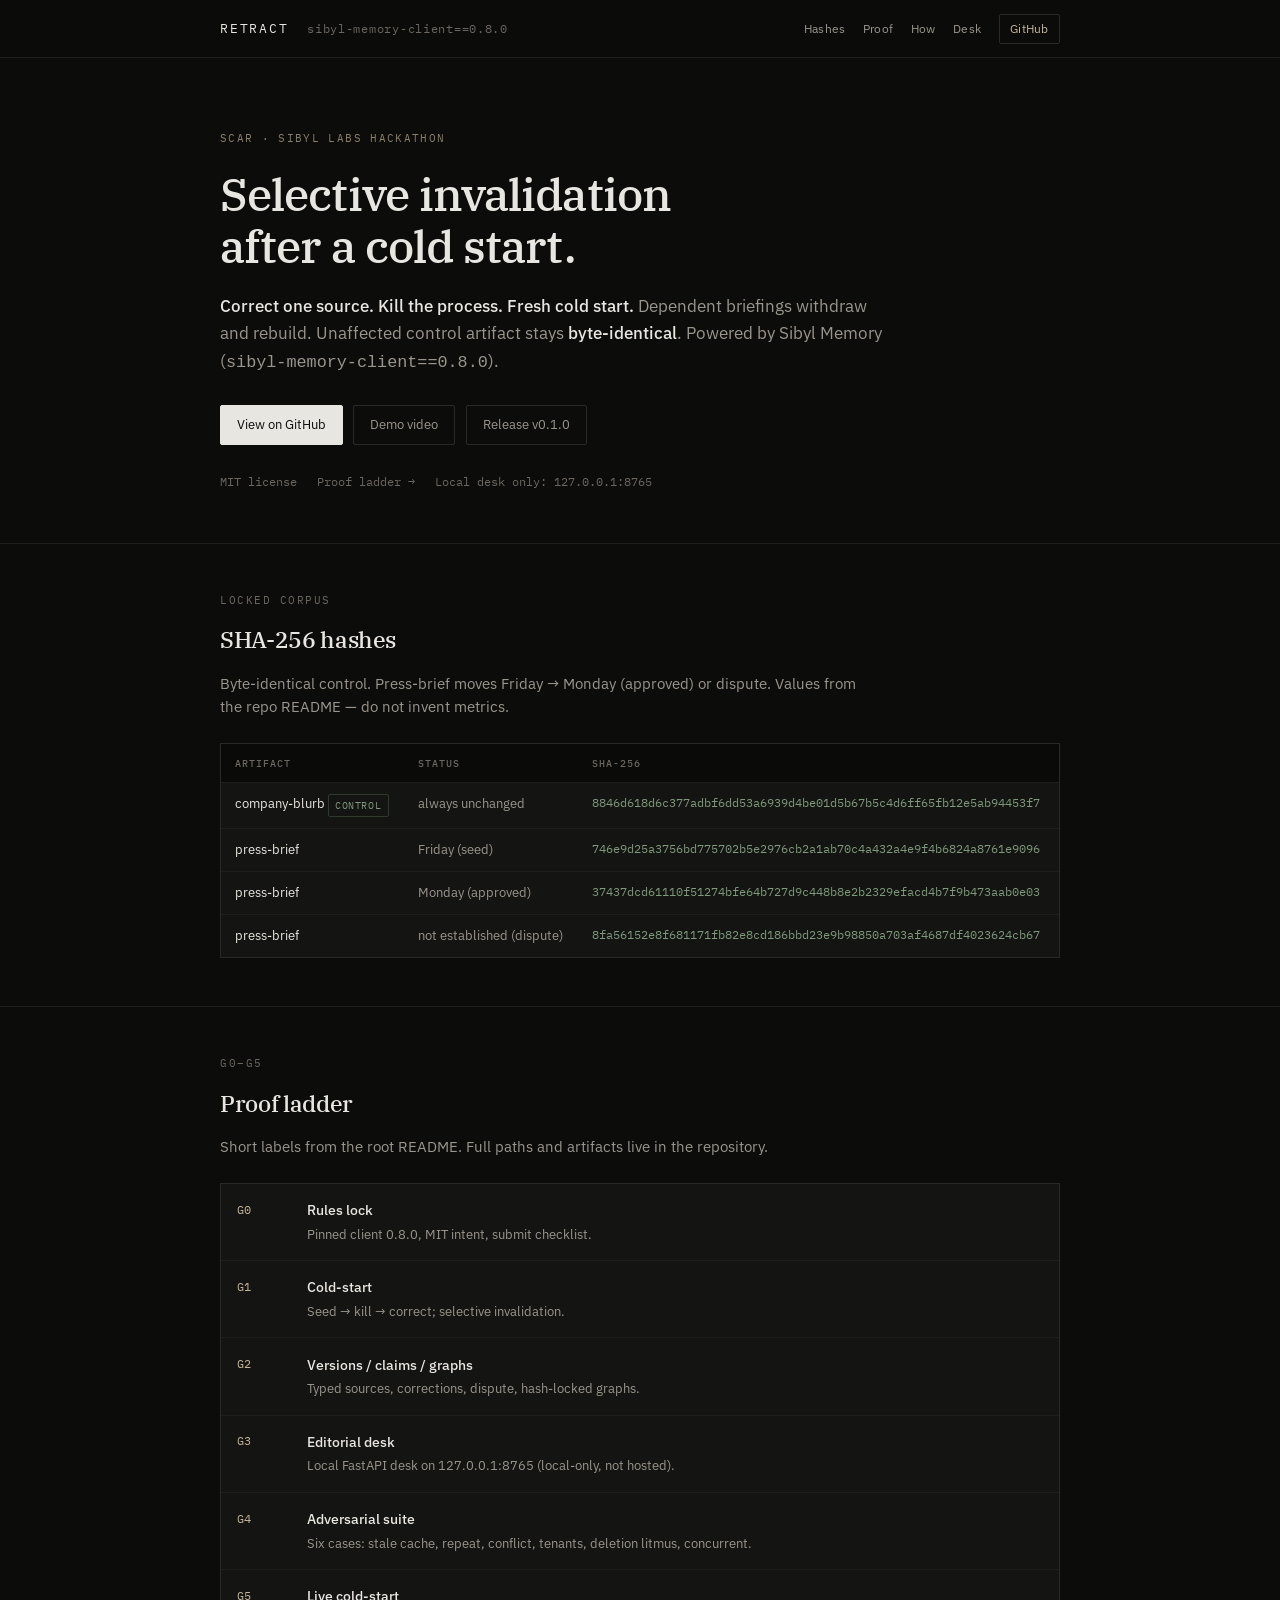
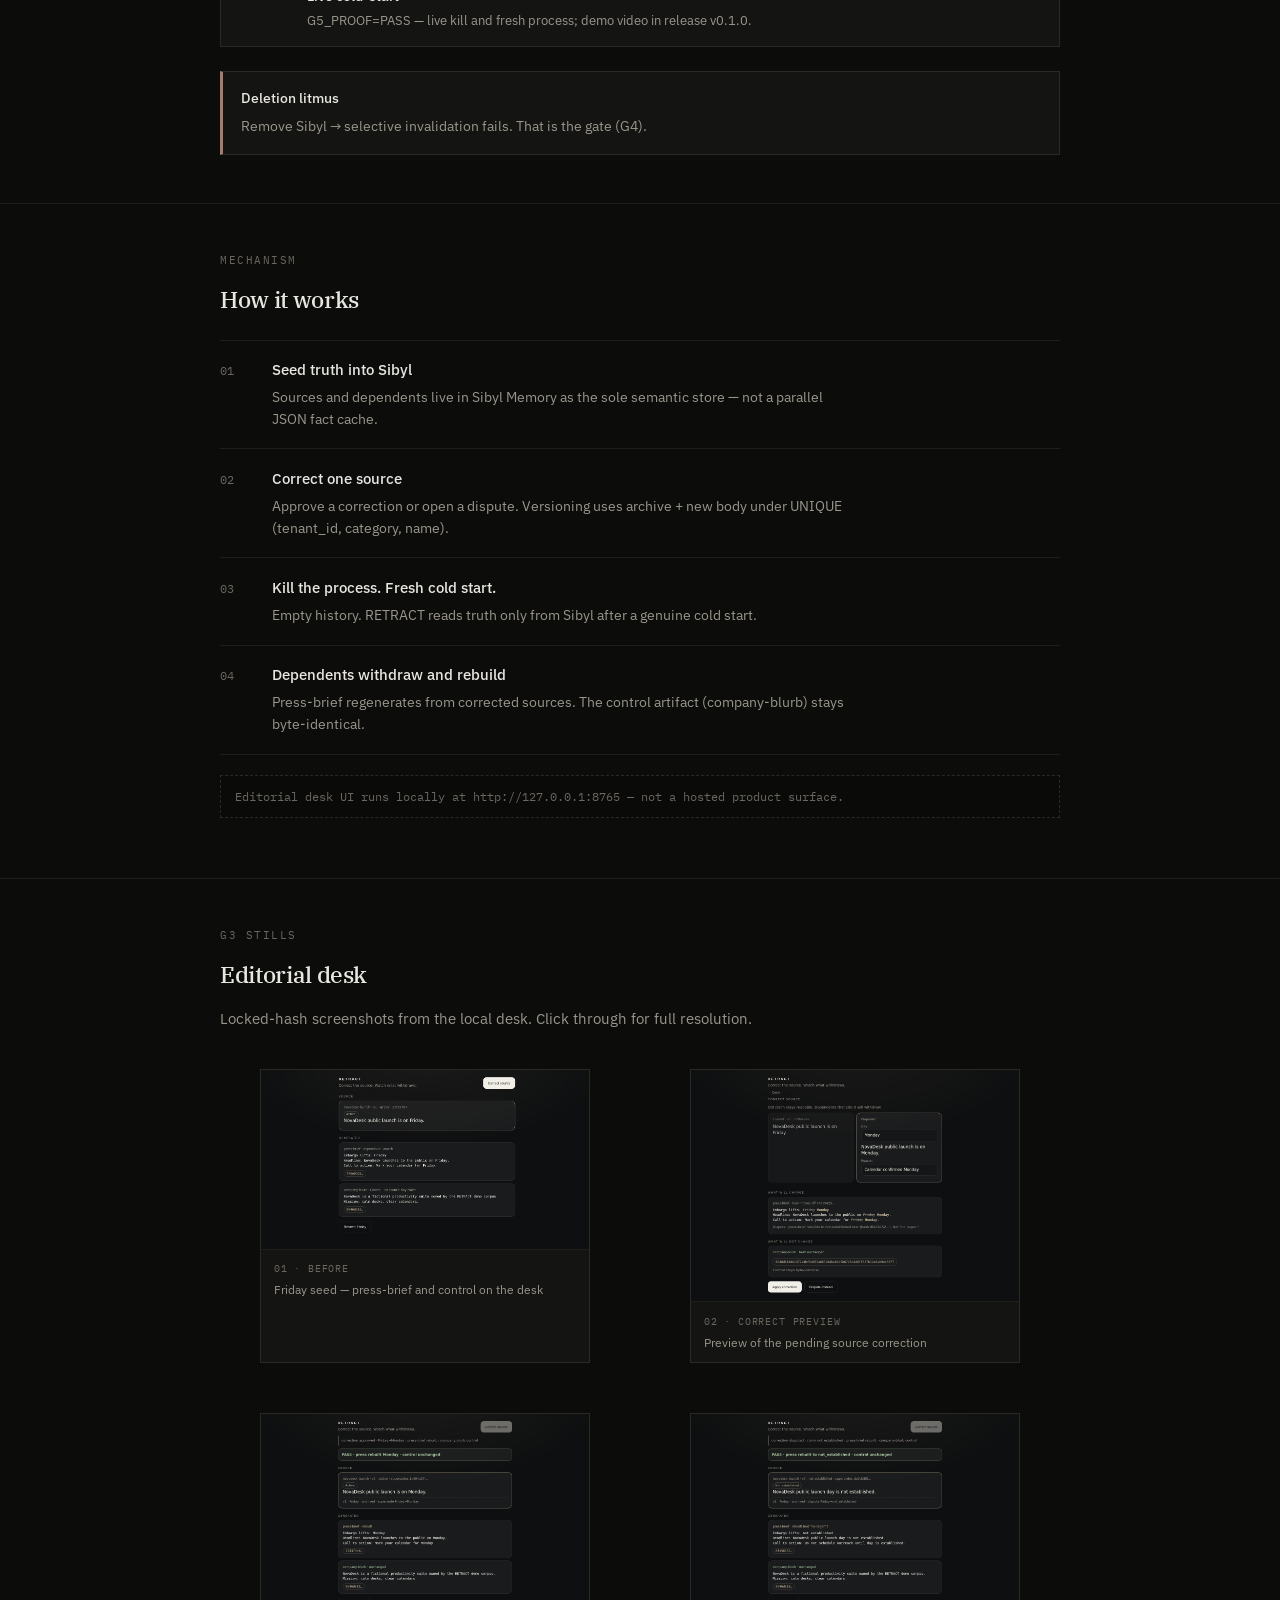
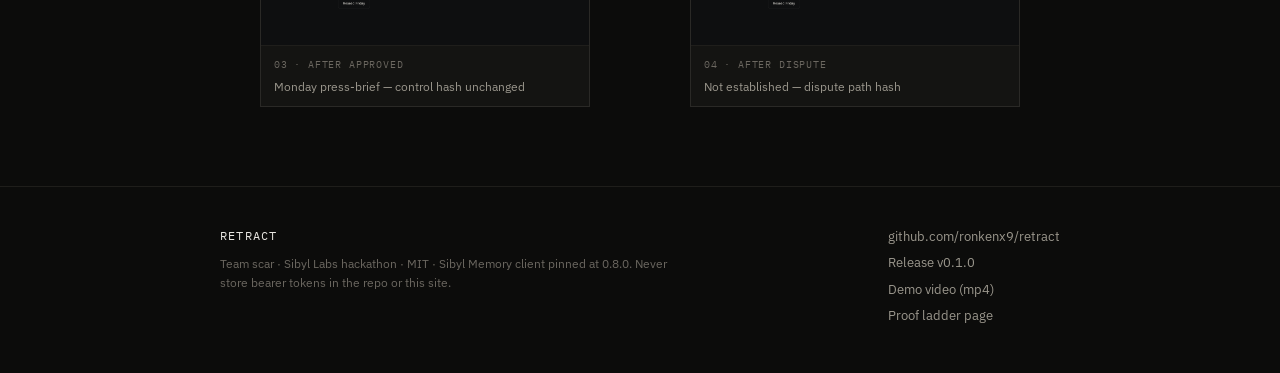
==== site/index.html @ fc2bb33f "Add static RETRACT landing site (docs/ for GitHub Pages) Locked G0–G5 facts only; desk stills; links" ====
<!DOCTYPE html>
<html lang="en">
<head>
  <meta charset="utf-8" />
  <meta name="viewport" content="width=device-width, initial-scale=1" />
  <title>RETRACT — Selective invalidation after a cold start</title>
  <meta name="description" content="RETRACT: Correct one source. Kill the process. Fresh cold start. Dependent briefings withdraw and rebuild. Unaffected control artifact stays byte-identical. Powered by Sibyl Memory." />
  <meta name="theme-color" content="#0c0c0b" />
  <link rel="preconnect" href="https://fonts.googleapis.com" />
  <link rel="preconnect" href="https://fonts.gstatic.com" crossorigin />
  <link href="https://fonts.googleapis.com/css2?family=IBM+Plex+Mono:wght@400;500&family=IBM+Plex+Sans:wght@400;500&family=IBM+Plex+Serif:wght@400;500&display=swap" rel="stylesheet" />
  <link rel="stylesheet" href="css/styles.css" />
</head>
<body>
  <header class="topbar">
    <div class="topbar-inner">
      <a class="brand" href="./">RETRACT <span>sibyl-memory-client==0.8.0</span></a>
      <nav class="nav" aria-label="Primary">
        <a href="#hashes">Hashes</a>
        <a href="#proof">Proof</a>
        <a href="#how">How</a>
        <a href="#desk">Desk</a>
        <a class="cta-link" href="https://github.com/ronkenx9/retract" rel="noopener noreferrer">GitHub</a>
      </nav>
    </div>
  </header>

  <main>
    <section class="hero">
      <div class="wrap">
        <p class="eyebrow">scar · Sibyl Labs hackathon</p>
        <h1>Selective invalidation after a cold start.</h1>
        <p class="claim">
          <strong>Correct one source. Kill the process. Fresh cold start.</strong>
          Dependent briefings withdraw and rebuild. Unaffected control artifact stays
          <strong>byte-identical</strong>. Powered by Sibyl Memory
          (<code>sibyl-memory-client==0.8.0</code>).
        </p>
        <div class="cta-row">
          <a class="btn btn-primary" href="https://github.com/ronkenx9/retract" rel="noopener noreferrer">View on GitHub</a>
          <a class="btn btn-ghost" href="https://github.com/ronkenx9/retract/releases/download/v0.1.0/retract-g5-cold-start-demo.mp4" rel="noopener noreferrer">Demo video</a>
          <a class="btn btn-ghost" href="https://github.com/ronkenx9/retract/releases/tag/v0.1.0" rel="noopener noreferrer">Release v0.1.0</a>
        </div>
        <div class="meta-line">
          <span>MIT license</span>
          <a href="proof.html">Proof ladder →</a>
          <span>Local desk only: 127.0.0.1:8765</span>
        </div>
      </div>
    </section>

    <section id="hashes">
      <div class="wrap">
        <p class="section-label">Locked corpus</p>
        <h2>SHA-256 hashes</h2>
        <p class="lede">Byte-identical control. Press-brief moves Friday → Monday (approved) or dispute. Values from the repo README — do not invent metrics.</p>
        <div class="table-wrap">
          <table>
            <thead>
              <tr>
                <th>Artifact</th>
                <th>Status</th>
                <th>SHA-256</th>
              </tr>
            </thead>
            <tbody>
              <tr>
                <td class="artifact">company-blurb <span class="badge badge-control">control</span></td>
                <td class="status">always unchanged</td>
                <td class="hash">8846d618d6c377adbf6dd53a6939d4be01d5b67b5c4d6ff65fb12e5ab94453f7</td>
              </tr>
              <tr>
                <td class="artifact">press-brief</td>
                <td class="status">Friday (seed)</td>
                <td class="hash">746e9d25a3756bd775702b5e2976cb2a1ab70c4a432a4e9f4b6824a8761e9096</td>
              </tr>
              <tr>
                <td class="artifact">press-brief</td>
                <td class="status">Monday (approved)</td>
                <td class="hash">37437dcd61110f51274bfe64b727d9c448b8e2b2329efacd4b7f9b473aab0e03</td>
              </tr>
              <tr>
                <td class="artifact">press-brief</td>
                <td class="status">not established (dispute)</td>
                <td class="hash">8fa56152e8f681171fb82e8cd186bbd23e9b98850a703af4687df4023624cb67</td>
              </tr>
            </tbody>
          </table>
        </div>
      </div>
    </section>

    <section id="proof">
      <div class="wrap">
        <p class="section-label">G0–G5</p>
        <h2>Proof ladder</h2>
        <p class="lede">Short labels from the root README. Full paths and artifacts live in the repository.</p>
        <div class="ladder">
          <div class="ladder-item">
            <div class="gate">G0</div>
            <div class="ladder-body">
              <strong>Rules lock</strong>
              <p>Pinned client 0.8.0, MIT intent, submit checklist.</p>
            </div>
          </div>
          <div class="ladder-item">
            <div class="gate">G1</div>
            <div class="ladder-body">
              <strong>Cold-start</strong>
              <p>Seed → kill → correct; selective invalidation.</p>
            </div>
          </div>
          <div class="ladder-item">
            <div class="gate">G2</div>
            <div class="ladder-body">
              <strong>Versions / claims / graphs</strong>
              <p>Typed sources, corrections, dispute, hash-locked graphs.</p>
            </div>
          </div>
          <div class="ladder-item">
            <div class="gate">G3</div>
            <div class="ladder-body">
              <strong>Editorial desk</strong>
              <p>Local FastAPI desk on 127.0.0.1:8765 (local-only, not hosted).</p>
            </div>
          </div>
          <div class="ladder-item">
            <div class="gate">G4</div>
            <div class="ladder-body">
              <strong>Adversarial suite</strong>
              <p>Six cases: stale cache, repeat, conflict, tenants, deletion litmus, concurrent.</p>
            </div>
          </div>
          <div class="ladder-item">
            <div class="gate">G5</div>
            <div class="ladder-body">
              <strong>Live cold-start</strong>
              <p>G5_PROOF=PASS — live kill and fresh process; demo video in release v0.1.0.</p>
            </div>
          </div>
        </div>

        <div class="callout">
          <h3>Deletion litmus</h3>
          <p>Remove Sibyl → selective invalidation fails. That is the gate (G4).</p>
        </div>
      </div>
    </section>

    <section id="how">
      <div class="wrap">
        <p class="section-label">Mechanism</p>
        <h2>How it works</h2>
        <div class="steps">
          <div class="step">
            <div class="step-num" aria-hidden="true"></div>
            <div>
              <h3>Seed truth into Sibyl</h3>
              <p>Sources and dependents live in Sibyl Memory as the sole semantic store — not a parallel JSON fact cache.</p>
            </div>
          </div>
          <div class="step">
            <div class="step-num" aria-hidden="true"></div>
            <div>
              <h3>Correct one source</h3>
              <p>Approve a correction or open a dispute. Versioning uses archive + new body under UNIQUE (tenant_id, category, name).</p>
            </div>
          </div>
          <div class="step">
            <div class="step-num" aria-hidden="true"></div>
            <div>
              <h3>Kill the process. Fresh cold start.</h3>
              <p>Empty history. RETRACT reads truth only from Sibyl after a genuine cold start.</p>
            </div>
          </div>
          <div class="step">
            <div class="step-num" aria-hidden="true"></div>
            <div>
              <h3>Dependents withdraw and rebuild</h3>
              <p>Press-brief regenerates from corrected sources. The control artifact (company-blurb) stays byte-identical.</p>
            </div>
          </div>
        </div>
        <p class="note">Editorial desk UI runs locally at http://127.0.0.1:8765 — not a hosted product surface.</p>
      </div>
    </section>

    <section id="desk">
      <div class="wrap">
        <p class="section-label">G3 stills</p>
        <h2>Editorial desk</h2>
        <p class="lede">Locked-hash screenshots from the local desk. Click through for full resolution.</p>
        <div class="gallery">
          <figure class="shot">
            <a href="desk/01-desk-before.png" target="_blank" rel="noopener">
              <img src="desk/01-desk-before.png" alt="Desk before correction — Friday seed state" width="960" height="540" loading="lazy" />
              <figcaption>
                <span class="beat">01 · Before</span>
                Friday seed — press-brief and control on the desk
              </figcaption>
            </a>
          </figure>
          <figure class="shot">
            <a href="desk/02-correct-preview.png" target="_blank" rel="noopener">
              <img src="desk/02-correct-preview.png" alt="Correct preview on the editorial desk" width="960" height="540" loading="lazy" />
              <figcaption>
                <span class="beat">02 · Correct preview</span>
                Preview of the pending source correction
              </figcaption>
            </a>
          </figure>
          <figure class="shot">
            <a href="desk/03-after-approved.png" target="_blank" rel="noopener">
              <img src="desk/03-after-approved.png" alt="Desk after approved Monday correction" width="960" height="540" loading="lazy" />
              <figcaption>
                <span class="beat">03 · After approved</span>
                Monday press-brief — control hash unchanged
              </figcaption>
            </a>
          </figure>
          <figure class="shot">
            <a href="desk/04-after-dispute.png" target="_blank" rel="noopener">
              <img src="desk/04-after-dispute.png" alt="Desk after dispute — not established" width="960" height="540" loading="lazy" />
              <figcaption>
                <span class="beat">04 · After dispute</span>
                Not established — dispute path hash
              </figcaption>
            </a>
          </figure>
        </div>
      </div>
    </section>
  </main>

  <footer>
    <div class="wrap footer-grid">
      <div>
        <p class="footer-brand">RETRACT</p>
        <p class="footer-meta">
          Team scar · Sibyl Labs hackathon · MIT ·
          Sibyl Memory client pinned at 0.8.0.
          Never store bearer tokens in the repo or this site.
        </p>
      </div>
      <div class="footer-links">
        <a href="https://github.com/ronkenx9/retract" rel="noopener noreferrer">github.com/ronkenx9/retract</a>
        <a href="https://github.com/ronkenx9/retract/releases/tag/v0.1.0" rel="noopener noreferrer">Release v0.1.0</a>
        <a href="https://github.com/ronkenx9/retract/releases/download/v0.1.0/retract-g5-cold-start-demo.mp4" rel="noopener noreferrer">Demo video (mp4)</a>
        <a href="proof.html">Proof ladder page</a>
      </div>
    </div>
  </footer>
  <script src="js/main.js"></script>
</body>
</html>
---- site/css/styles.css ----
/* RETRACT — dark editorial desk aesthetic */
:root {
  --bg: #0c0c0b;
  --bg-raised: #141412;
  --bg-inset: #0a0a09;
  --border: #2a2926;
  --border-soft: #1f1e1b;
  --text: #e8e6e1;
  --text-muted: #9a968c;
  --text-dim: #6b6760;
  --accent: #c4b59a;
  --accent-soft: #8a7f6a;
  --hash: #7d9a7a;
  --danger-soft: #a67c6e;
  --mono: "IBM Plex Mono", "SF Mono", "Cascadia Code", ui-monospace, monospace;
  --sans: "IBM Plex Sans", "Segoe UI", system-ui, -apple-system, sans-serif;
  --serif: "IBM Plex Serif", "Iowan Old Style", "Palatino Linotype", Georgia, serif;
  --max: 920px;
  --pad: clamp(1.25rem, 4vw, 2.5rem);
}

*,
*::before,
*::after {
  box-sizing: border-box;
}

html {
  scroll-behavior: smooth;
}

body {
  margin: 0;
  background: var(--bg);
  color: var(--text);
  font-family: var(--sans);
  font-size: 15px;
  line-height: 1.55;
  -webkit-font-smoothing: antialiased;
}

::selection {
  background: #3a372f;
  color: var(--text);
}

a {
  color: var(--accent);
  text-decoration-thickness: 1px;
  text-underline-offset: 3px;
}

a:hover {
  color: var(--text);
}

.wrap {
  max-width: var(--max);
  margin: 0 auto;
  padding: 0 var(--pad);
}

/* Top bar */
.topbar {
  border-bottom: 1px solid var(--border-soft);
  background: rgba(12, 12, 11, 0.92);
  backdrop-filter: blur(8px);
  position: sticky;
  top: 0;
  z-index: 40;
}

.topbar-inner {
  display: flex;
  align-items: center;
  justify-content: space-between;
  gap: 1rem;
  padding: 0.85rem 0;
  max-width: var(--max);
  margin: 0 auto;
  padding-left: var(--pad);
  padding-right: var(--pad);
}

.brand {
  font-family: var(--mono);
  font-size: 0.8rem;
  letter-spacing: 0.14em;
  text-transform: uppercase;
  color: var(--text);
  text-decoration: none;
}

.brand span {
  color: var(--text-dim);
  margin-left: 0.55rem;
  letter-spacing: 0.06em;
  text-transform: none;
  font-size: 0.75rem;
}

.nav {
  display: flex;
  gap: 1.1rem;
  align-items: center;
  flex-wrap: wrap;
}

.nav a {
  font-size: 0.78rem;
  color: var(--text-muted);
  text-decoration: none;
  letter-spacing: 0.02em;
}

.nav a:hover {
  color: var(--text);
}

.nav .cta-link {
  color: var(--accent);
  border: 1px solid var(--border);
  padding: 0.28rem 0.65rem;
  border-radius: 2px;
}

/* Hero */
.hero {
  padding: 4.5rem 0 3.25rem;
  border-bottom: 1px solid var(--border-soft);
}

.eyebrow {
  font-family: var(--mono);
  font-size: 0.7rem;
  letter-spacing: 0.12em;
  text-transform: uppercase;
  color: var(--accent-soft);
  margin: 0 0 1.25rem;
}

.hero h1 {
  font-family: var(--serif);
  font-weight: 500;
  font-size: clamp(2rem, 5vw, 2.85rem);
  line-height: 1.15;
  letter-spacing: -0.02em;
  margin: 0 0 1.25rem;
  max-width: 18ch;
}

.claim {
  font-size: 1.05rem;
  color: var(--text-muted);
  max-width: 42rem;
  margin: 0 0 1.75rem;
  line-height: 1.65;
}

.claim strong {
  color: var(--text);
  font-weight: 500;
}

.cta-row {
  display: flex;
  flex-wrap: wrap;
  gap: 0.65rem;
  margin-bottom: 1.75rem;
}

.btn {
  display: inline-flex;
  align-items: center;
  gap: 0.4rem;
  font-family: var(--sans);
  font-size: 0.82rem;
  padding: 0.55rem 1rem;
  border-radius: 2px;
  border: 1px solid var(--border);
  text-decoration: none;
  cursor: pointer;
  transition: background 0.15s, border-color 0.15s, color 0.15s;
}

.btn-primary {
  background: var(--text);
  color: var(--bg);
  border-color: var(--text);
}

.btn-primary:hover {
  background: var(--accent);
  border-color: var(--accent);
  color: var(--bg);
}

.btn-ghost {
  background: transparent;
  color: var(--text-muted);
}

.btn-ghost:hover {
  color: var(--text);
  border-color: var(--accent-soft);
}

.meta-line {
  font-family: var(--mono);
  font-size: 0.72rem;
  color: var(--text-dim);
  display: flex;
  flex-wrap: wrap;
  gap: 0.75rem 1.25rem;
}

.meta-line a {
  color: var(--text-dim);
  text-decoration: none;
}

.meta-line a:hover {
  color: var(--accent);
}

/* Sections */
section {
  padding: 3rem 0;
  border-bottom: 1px solid var(--border-soft);
}

section:last-of-type {
  border-bottom: none;
}

.section-label {
  font-family: var(--mono);
  font-size: 0.68rem;
  letter-spacing: 0.14em;
  text-transform: uppercase;
  color: var(--text-dim);
  margin: 0 0 0.85rem;
}

h2 {
  font-family: var(--serif);
  font-weight: 500;
  font-size: 1.45rem;
  letter-spacing: -0.015em;
  margin: 0 0 1.35rem;
  color: var(--text);
}

.lede {
  color: var(--text-muted);
  max-width: 40rem;
  margin: -0.5rem 0 1.5rem;
  font-size: 0.95rem;
}

/* Hash table */
.table-wrap {
  overflow-x: auto;
  border: 1px solid var(--border);
  background: var(--bg-raised);
}

table {
  width: 100%;
  border-collapse: collapse;
  font-size: 0.8rem;
}

th,
td {
  text-align: left;
  padding: 0.7rem 0.85rem;
  border-bottom: 1px solid var(--border-soft);
  vertical-align: top;
}

th {
  font-family: var(--mono);
  font-size: 0.65rem;
  letter-spacing: 0.1em;
  text-transform: uppercase;
  color: var(--text-dim);
  font-weight: 500;
  background: var(--bg-inset);
}

tr:last-child td {
  border-bottom: none;
}

td.artifact {
  color: var(--text);
  white-space: nowrap;
}

td.status {
  color: var(--text-muted);
  white-space: nowrap;
}

td.hash {
  font-family: var(--mono);
  font-size: 0.72rem;
  color: var(--hash);
  word-break: break-all;
}

.badge {
  display: inline-block;
  font-family: var(--mono);
  font-size: 0.62rem;
  letter-spacing: 0.06em;
  text-transform: uppercase;
  padding: 0.15rem 0.4rem;
  border: 1px solid var(--border);
  color: var(--accent-soft);
  border-radius: 2px;
}

.badge-control {
  color: var(--hash);
  border-color: #2d3a2c;
}

/* Proof ladder */
.ladder {
  display: grid;
  gap: 0;
  border: 1px solid var(--border);
  background: var(--bg-raised);
}

.ladder-item {
  display: grid;
  grid-template-columns: 3.5rem 1fr;
  gap: 0.85rem;
  padding: 0.95rem 1rem;
  border-bottom: 1px solid var(--border-soft);
  align-items: start;
}

.ladder-item:last-child {
  border-bottom: none;
}

.gate {
  font-family: var(--mono);
  font-size: 0.75rem;
  color: var(--accent);
  letter-spacing: 0.04em;
  padding-top: 0.1rem;
}

.ladder-body strong {
  display: block;
  font-weight: 500;
  font-size: 0.9rem;
  margin-bottom: 0.2rem;
}

.ladder-body p {
  margin: 0;
  font-size: 0.82rem;
  color: var(--text-muted);
}

/* How it works */
.steps {
  display: grid;
  gap: 0;
  counter-reset: step;
}

.step {
  display: grid;
  grid-template-columns: 2.25rem 1fr;
  gap: 1rem;
  padding: 1.1rem 0;
  border-top: 1px solid var(--border-soft);
  counter-increment: step;
}

.step:last-child {
  border-bottom: 1px solid var(--border-soft);
}

.step-num::before {
  content: counter(step, decimal-leading-zero);
  font-family: var(--mono);
  font-size: 0.75rem;
  color: var(--text-dim);
}

.step h3 {
  margin: 0 0 0.35rem;
  font-size: 0.95rem;
  font-weight: 500;
}

.step p {
  margin: 0;
  color: var(--text-muted);
  font-size: 0.88rem;
  max-width: 36rem;
}

/* Gallery */
.gallery {
  display: grid;
  grid-template-columns: 1fr;
  gap: 1.25rem;
}

@media (min-width: 640px) {
  .gallery {
    grid-template-columns: 1fr 1fr;
  }
}

.shot {
  border: 1px solid var(--border);
  background: var(--bg-raised);
  overflow: hidden;
}

.shot a {
  display: block;
  text-decoration: none;
  color: inherit;
}

.shot img {
  display: block;
  width: 100%;
  height: auto;
  background: #000;
  border-bottom: 1px solid var(--border-soft);
}

.shot figcaption {
  padding: 0.65rem 0.8rem;
  font-size: 0.78rem;
  color: var(--text-muted);
}

.shot figcaption .beat {
  font-family: var(--mono);
  font-size: 0.65rem;
  letter-spacing: 0.08em;
  text-transform: uppercase;
  color: var(--text-dim);
  display: block;
  margin-bottom: 0.25rem;
}

/* Callout / litmus */
.callout {
  border: 1px solid var(--border);
  border-left: 3px solid var(--danger-soft);
  background: var(--bg-raised);
  padding: 1rem 1.15rem;
  margin-top: 1.5rem;
}

.callout h3 {
  margin: 0 0 0.4rem;
  font-size: 0.88rem;
  font-weight: 500;
  color: var(--text);
}

.callout p {
  margin: 0;
  font-size: 0.85rem;
  color: var(--text-muted);
}

/* Local note */
.note {
  font-family: var(--mono);
  font-size: 0.72rem;
  color: var(--text-dim);
  margin-top: 1.25rem;
  padding: 0.75rem 0.9rem;
  background: var(--bg-inset);
  border: 1px dashed var(--border);
}

/* Footer */
footer {
  padding: 2.5rem 0 3rem;
  border-top: 1px solid var(--border-soft);
  margin-top: 1rem;
}

.footer-grid {
  display: flex;
  flex-wrap: wrap;
  gap: 1.5rem;
  justify-content: space-between;
  align-items: flex-start;
}

.footer-brand {
  font-family: var(--mono);
  font-size: 0.75rem;
  letter-spacing: 0.1em;
  text-transform: uppercase;
  margin: 0 0 0.5rem;
}

.footer-meta {
  font-size: 0.78rem;
  color: var(--text-dim);
  max-width: 28rem;
  margin: 0;
  line-height: 1.55;
}

.footer-links {
  display: flex;
  flex-direction: column;
  gap: 0.4rem;
  font-size: 0.8rem;
}

.footer-links a {
  color: var(--text-muted);
  text-decoration: none;
}

.footer-links a:hover {
  color: var(--accent);
}

/* Proof thin page extras */
.proof-hero {
  padding-top: 3rem;
  padding-bottom: 2rem;
}

.back {
  font-size: 0.8rem;
  color: var(--text-dim);
  text-decoration: none;
  display: inline-block;
  margin-bottom: 1.5rem;
}

.back:hover {
  color: var(--accent);
}
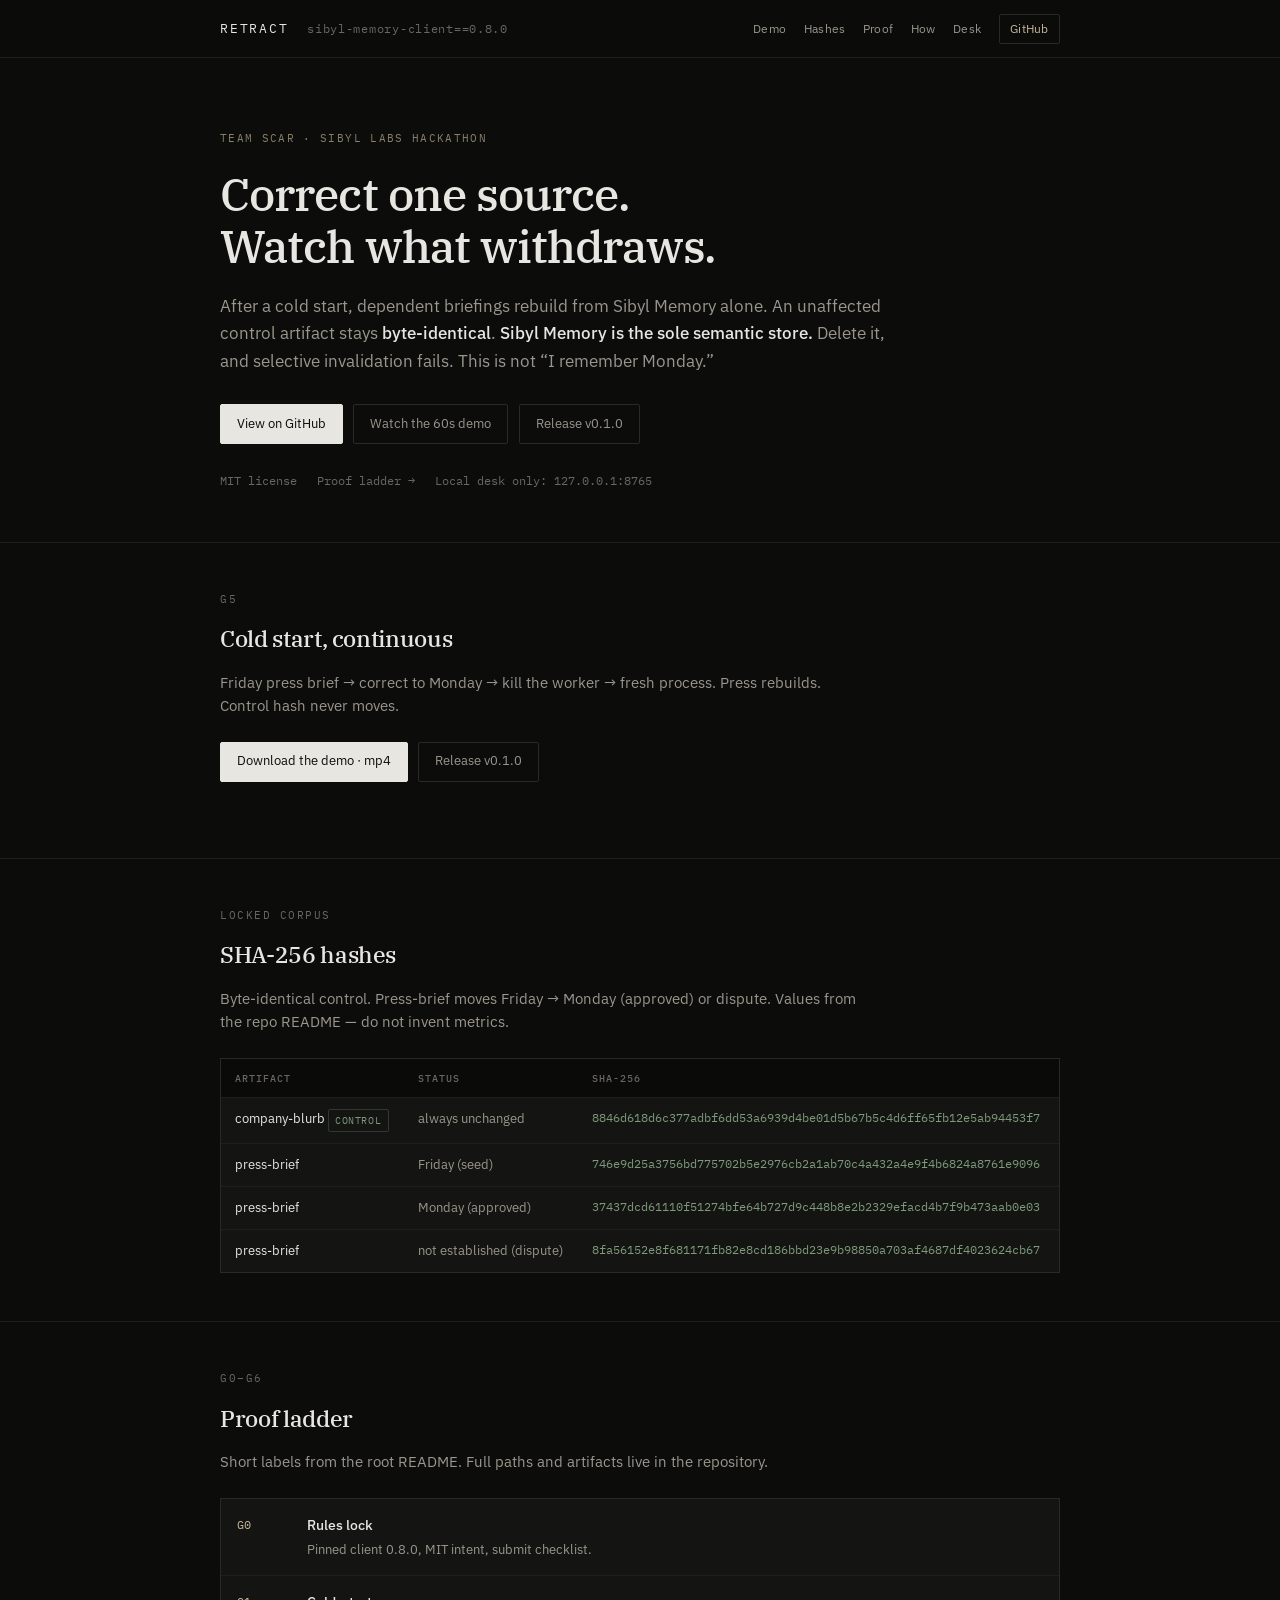
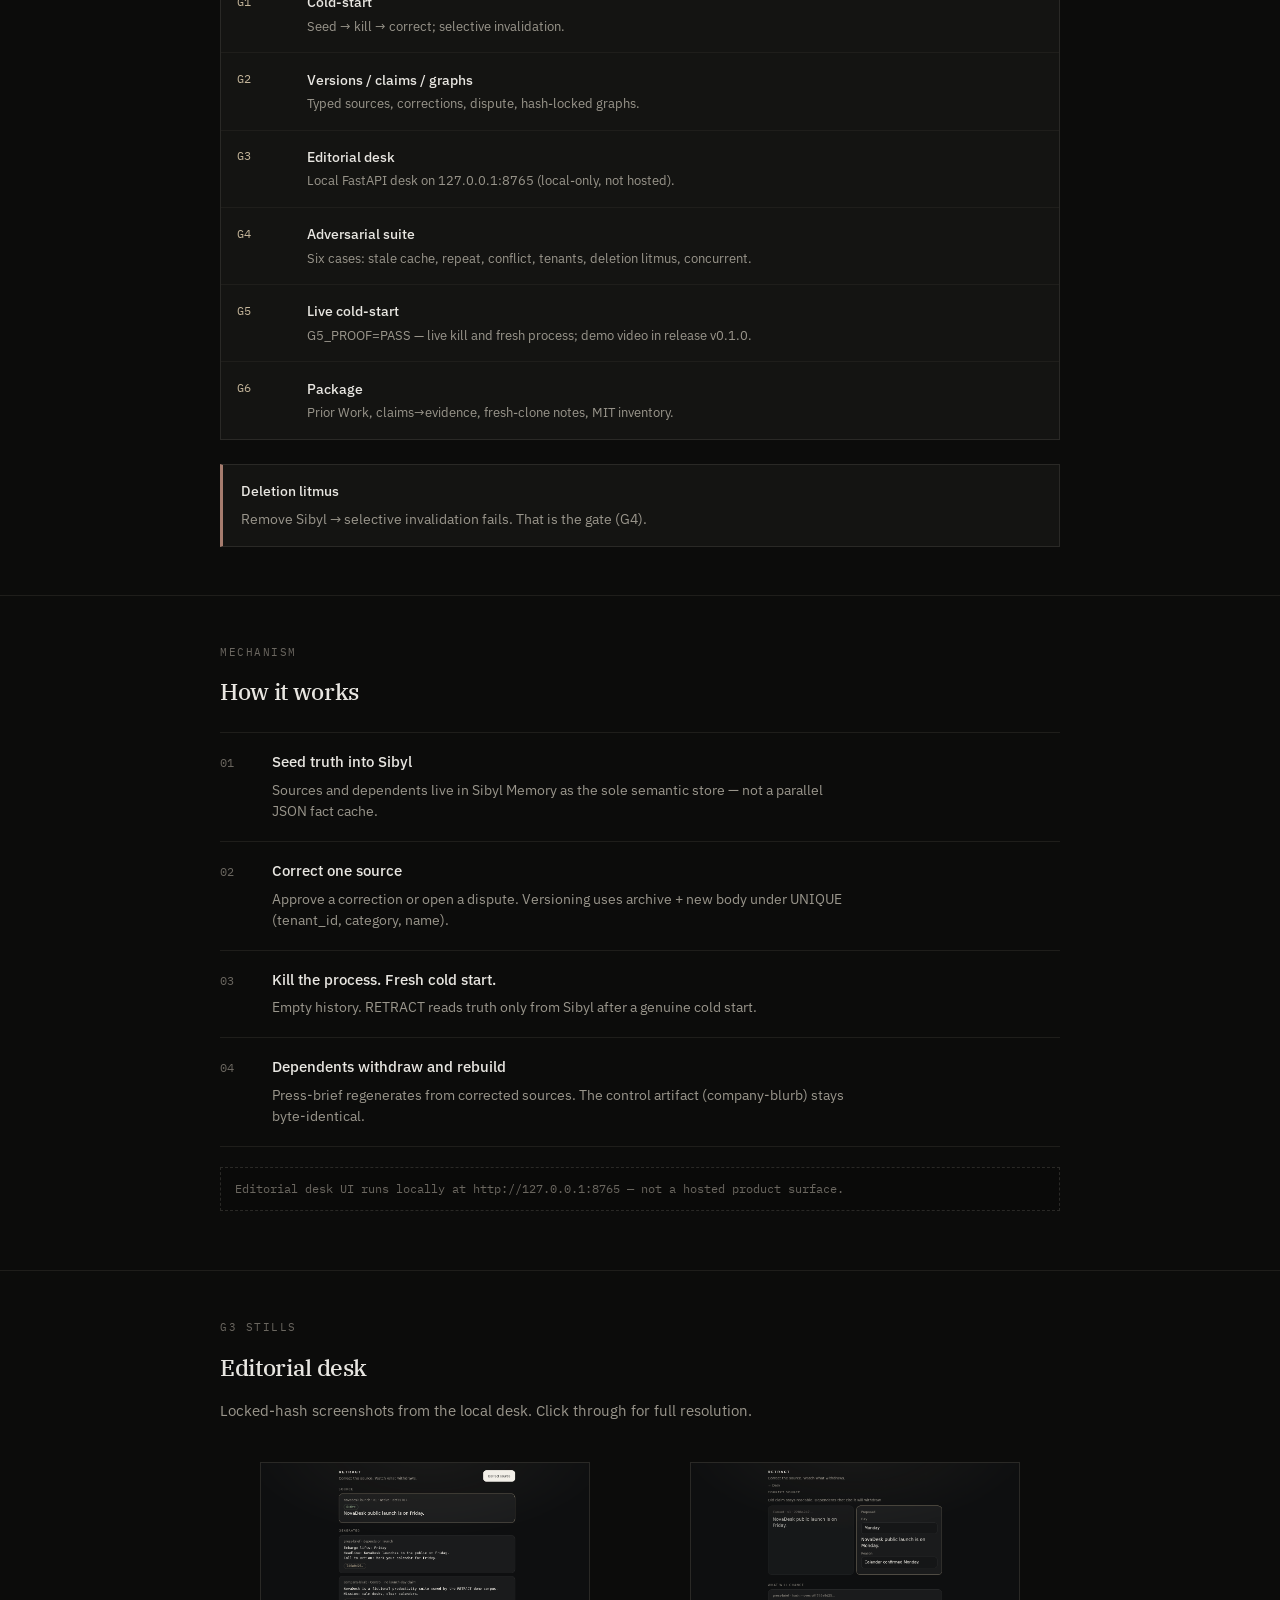
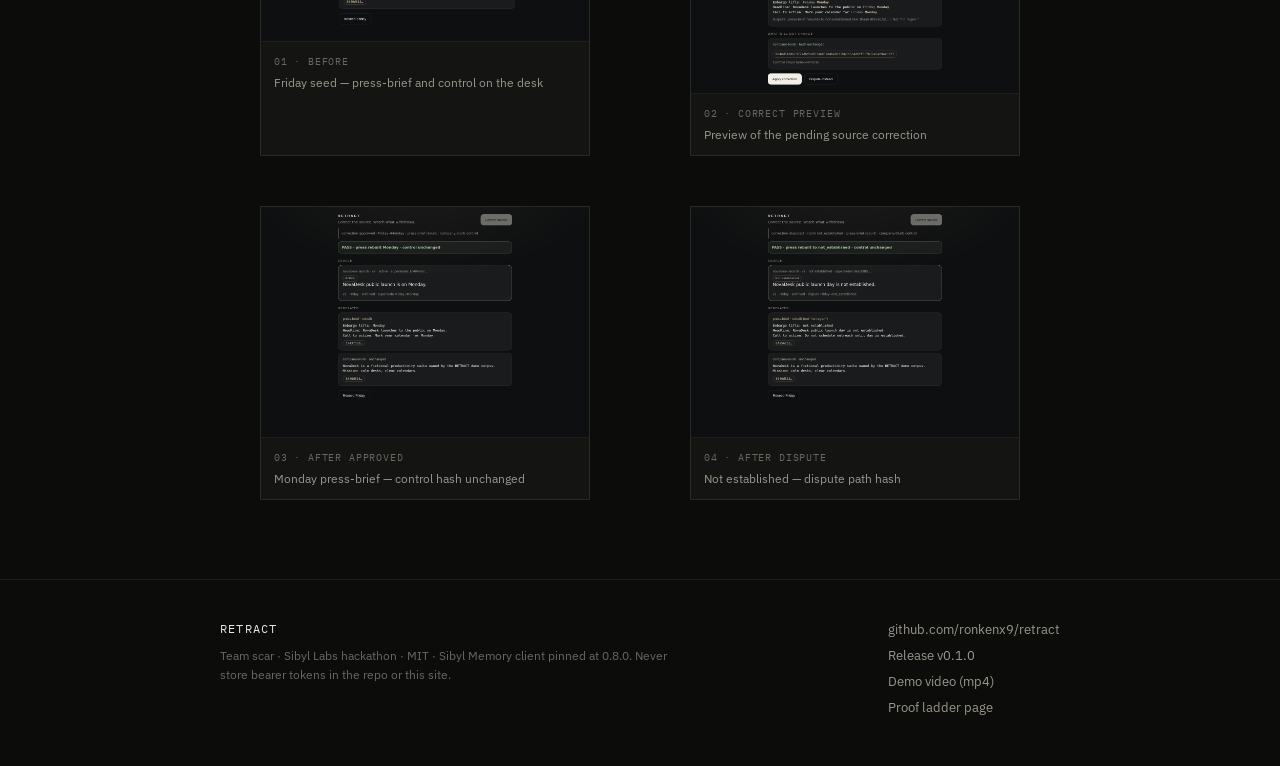
==== commit 46666dc9: "Landing: ship UX-aligned copy.md index to Pages H1, 60s demo CTA, G6 Package, sole-store / not-Monda" ====
--- a/site/index.html
+++ b/site/index.html
@@ -3,7 +3,7 @@
 <head>
   <meta charset="utf-8" />
   <meta name="viewport" content="width=device-width, initial-scale=1" />
-  <title>RETRACT — Selective invalidation after a cold start</title>
+  <title>RETRACT — Correct one source. Watch what withdraws.</title>
   <meta name="description" content="RETRACT: Correct one source. Kill the process. Fresh cold start. Dependent briefings withdraw and rebuild. Unaffected control artifact stays byte-identical. Powered by Sibyl Memory." />
   <meta name="theme-color" content="#0c0c0b" />
   <link rel="preconnect" href="https://fonts.googleapis.com" />
@@ -16,6 +16,7 @@
     <div class="topbar-inner">
       <a class="brand" href="./">RETRACT <span>sibyl-memory-client==0.8.0</span></a>
       <nav class="nav" aria-label="Primary">
+        <a href="#demo">Demo</a>
         <a href="#hashes">Hashes</a>
         <a href="#proof">Proof</a>
         <a href="#how">How</a>
@@ -28,23 +29,36 @@
   <main>
     <section class="hero">
       <div class="wrap">
-        <p class="eyebrow">scar · Sibyl Labs hackathon</p>
-        <h1>Selective invalidation after a cold start.</h1>
+        <p class="eyebrow">Team scar · Sibyl Labs Hackathon</p>
+        <h1>Correct one source. Watch what withdraws.</h1>
         <p class="claim">
-          <strong>Correct one source. Kill the process. Fresh cold start.</strong>
-          Dependent briefings withdraw and rebuild. Unaffected control artifact stays
-          <strong>byte-identical</strong>. Powered by Sibyl Memory
-          (<code>sibyl-memory-client==0.8.0</code>).
+          After a cold start, dependent briefings rebuild from Sibyl Memory alone.
+          An unaffected control artifact stays <strong>byte-identical</strong>.
+          <strong>Sibyl Memory is the sole semantic store.</strong> Delete it, and selective invalidation fails.
+          This is not “I remember Monday.”
         </p>
         <div class="cta-row">
           <a class="btn btn-primary" href="https://github.com/ronkenx9/retract" rel="noopener noreferrer">View on GitHub</a>
-          <a class="btn btn-ghost" href="https://github.com/ronkenx9/retract/releases/download/v0.1.0/retract-g5-cold-start-demo.mp4" rel="noopener noreferrer">Demo video</a>
+          <a class="btn btn-ghost" href="https://github.com/ronkenx9/retract/releases/download/v0.1.0/retract-g5-cold-start-demo.mp4" rel="noopener noreferrer">Watch the 60s demo</a>
           <a class="btn btn-ghost" href="https://github.com/ronkenx9/retract/releases/tag/v0.1.0" rel="noopener noreferrer">Release v0.1.0</a>
         </div>
         <div class="meta-line">
           <span>MIT license</span>
           <a href="proof.html">Proof ladder →</a>
           <span>Local desk only: 127.0.0.1:8765</span>
+        </div>
+      </div>
+    </section>
+
+
+    <section id="demo">
+      <div class="wrap">
+        <p class="section-label">G5</p>
+        <h2>Cold start, continuous</h2>
+        <p class="lede">Friday press brief → correct to Monday → kill the worker → fresh process. Press rebuilds. Control hash never moves.</p>
+        <div class="cta-row">
+          <a class="btn btn-primary" href="https://github.com/ronkenx9/retract/releases/download/v0.1.0/retract-g5-cold-start-demo.mp4" rel="noopener noreferrer">Download the demo · mp4</a>
+          <a class="btn btn-ghost" href="https://github.com/ronkenx9/retract/releases/tag/v0.1.0" rel="noopener noreferrer">Release v0.1.0</a>
         </div>
       </div>
     </section>
@@ -92,7 +106,7 @@
 
     <section id="proof">
       <div class="wrap">
-        <p class="section-label">G0–G5</p>
+        <p class="section-label">G0–G6</p>
         <h2>Proof ladder</h2>
         <p class="lede">Short labels from the root README. Full paths and artifacts live in the repository.</p>
         <div class="ladder">
@@ -136,6 +150,13 @@
             <div class="ladder-body">
               <strong>Live cold-start</strong>
               <p>G5_PROOF=PASS — live kill and fresh process; demo video in release v0.1.0.</p>
+            </div>
+          </div>
+          <div class="ladder-item">
+            <div class="gate">G6</div>
+            <div class="ladder-body">
+              <strong>Package</strong>
+              <p>Prior Work, claims→evidence, fresh-clone notes, MIT inventory.</p>
             </div>
           </div>
         </div>
--- a/site/css/styles.css
+++ b/site/css/styles.css
@@ -555,3 +555,18 @@
 .back:hover {
   color: var(--accent);
 }
+
+
+code {
+  font-family: var(--mono);
+  font-size: 0.86em;
+  color: var(--accent-soft);
+  background: var(--bg-inset);
+  padding: 0.1em 0.35em;
+  border: 1px solid var(--border-soft);
+  border-radius: 2px;
+}
+
+.claim code {
+  font-size: 0.82em;
+}
